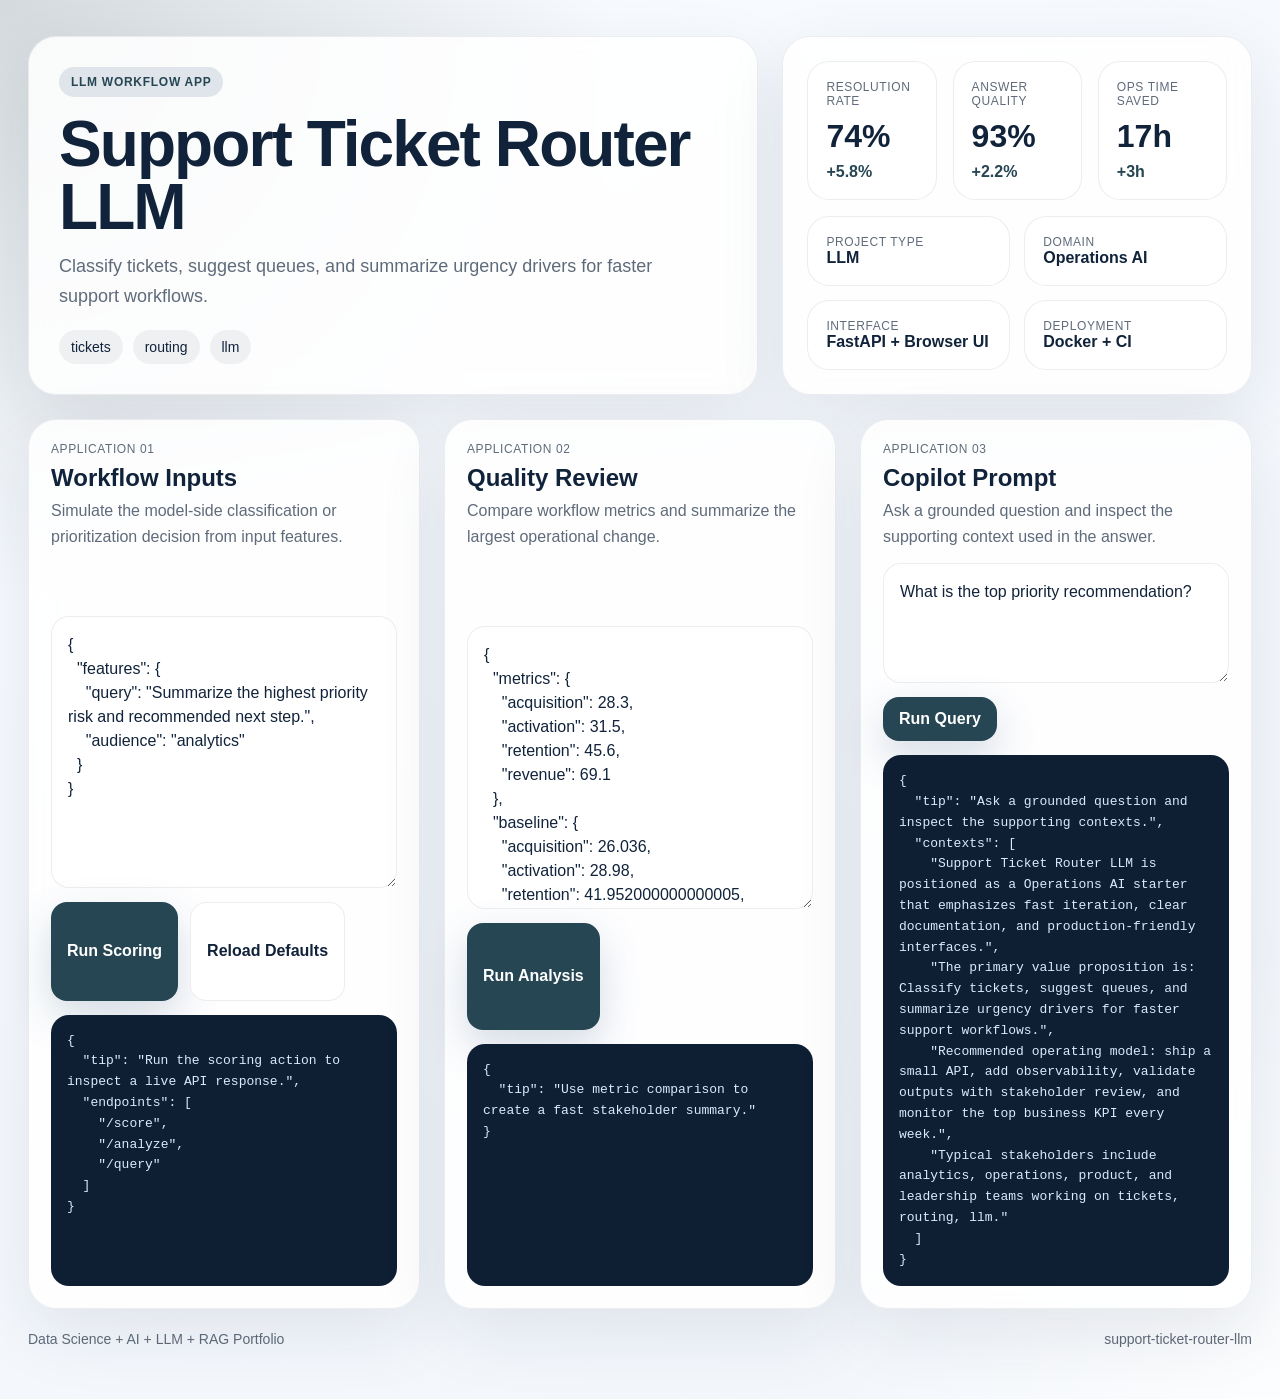
==== src/app/web/index.html @ 815323df "Publish production-ready portfolio project" ====
<!doctype html>
        <html lang="en">
        <head>
          <meta charset="utf-8">
          <meta name="viewport" content="width=device-width, initial-scale=1">
          <title>Support Ticket Router LLM</title>
          <link rel="stylesheet" href="./styles.css">
          <style>:root { --accent: #264653; }</style>
        </head>
        <body>
          <div class="page">
            <section class="hero">
              <div class="panel hero-copy">
                <span class="eyebrow">LLM Workflow App</span>
                <h1 id="project-title">Support Ticket Router LLM</h1>
                <p id="project-summary" class="lead">Classify tickets, suggest queues, and summarize urgency drivers for faster support workflows.</p>
                <ul id="project-tags" class="tag-list">
                  <li>tickets</li><li>routing</li><li>llm</li>
                </ul>
              </div>
              <div class="panel hero-side">
                <div class="metric-grid">
                  <article class='card'><span>Resolution Rate</span><strong>74%</strong><em>+5.8%</em></article>
<article class='card'><span>Answer Quality</span><strong>93%</strong><em>+2.2%</em></article>
<article class='card'><span>Ops Time Saved</span><strong>17h</strong><em>+3h</em></article>
                </div>
                <div class="mini-grid">
                  <article class='mini-card'><span>Project Type</span><strong>LLM</strong></article><article class='mini-card'><span>Domain</span><strong>Operations AI</strong></article><article class='mini-card'><span>Interface</span><strong>FastAPI + Browser UI</strong></article><article class='mini-card'><span>Deployment</span><strong>Docker + CI</strong></article>
                </div>
              </div>
            </section>
            <section class="app-grid">
              <article class="panel module">
                <div class="module-header">
                  <span>Application 01</span>
                  <h2>Workflow Inputs</h2>
                  <p>Simulate the model-side classification or prioritization decision from input features.</p>
                </div>
                <textarea id="score-input"></textarea>
                <div class="button-row">
                  <button id="run-score">Run Scoring</button>
                  <button id="load-defaults" class="secondary" type="button">Reload Defaults</button>
                </div>
                <pre id="score-output"></pre>
              </article>
              <article class="panel module">
                <div class="module-header">
                  <span>Application 02</span>
                  <h2>Quality Review</h2>
                  <p>Compare workflow metrics and summarize the largest operational change.</p>
                </div>
                <textarea id="analyze-input"></textarea>
                <div class="button-row">
                  <button id="run-analyze">Run Analysis</button>
                </div>
                <pre id="analyze-output"></pre>
              </article>
              <article class="panel module">
                <div class="module-header">
                  <span>Application 03</span>
                  <h2>Copilot Prompt</h2>
                  <p>Ask a grounded question and inspect the supporting context used in the answer.</p>
                </div>
                <textarea id="query-input" class="query-input"></textarea>
                <div class="button-row">
                  <button id="run-query">Run Query</button>
                </div>
                <pre id="query-output"></pre>
              </article>
            </section>
            <footer class="footer">
              <span>Data Science + AI + LLM + RAG Portfolio</span>
              <span>support-ticket-router-llm</span>
            </footer>
          </div>
          <script id="bootstrap-data" type="application/json">{"project": {"slug": "support-ticket-router-llm", "title": "Support Ticket Router LLM", "project_type": "llm", "domain": "Operations AI", "summary": "Classify tickets, suggest queues, and summarize urgency drivers for faster support workflows.", "tags": ["tickets", "routing", "llm"]}, "sample_features": {"query": "Summarize the highest priority risk and recommended next step.", "audience": "analytics"}, "sample_metrics": {"acquisition": 28.3, "activation": 31.5, "retention": 45.6, "revenue": 69.1}, "sample_query": "What is the top priority recommendation?", "knowledge_base": ["Support Ticket Router LLM is positioned as a Operations AI starter that emphasizes fast iteration, clear documentation, and production-friendly interfaces.", "The primary value proposition is: Classify tickets, suggest queues, and summarize urgency drivers for faster support workflows.", "Recommended operating model: ship a small API, add observability, validate outputs with stakeholder review, and monitor the top business KPI every week.", "Typical stakeholders include analytics, operations, product, and leadership teams working on tickets, routing, llm."], "dashboard_metrics": [{"label": "Resolution Rate", "value": "74%", "delta": "+5.8%"}, {"label": "Answer Quality", "value": "93%", "delta": "+2.2%"}, {"label": "Ops Time Saved", "value": "17h", "delta": "+3h"}]}</script>
          <script src="./app.js"></script>
        </body>
        </html>
---- src/app/web/styles.css ----
:root {
  --accent: #3d5a80;
  --accent-soft: rgba(61, 90, 128, 0.14);
  --bg: #f2f6fb;
  --card: rgba(255, 255, 255, 0.86);
  --line: rgba(16, 32, 51, 0.08);
  --ink: #11233a;
  --muted: #5f6b7a;
  --success: #2a9d8f;
}
* { box-sizing: border-box; }
html, body { margin: 0; min-height: 100%; }
body {
  font-family: "Avenir Next", "Segoe UI", sans-serif;
  color: var(--ink);
  background:
    radial-gradient(circle at top left, color-mix(in srgb, var(--accent) 20%, white), transparent 32%),
    radial-gradient(circle at bottom right, rgba(255,255,255,0.82), transparent 24%),
    linear-gradient(145deg, #f8fbff, var(--bg));
}
.page {
  max-width: 1320px;
  margin: 0 auto;
  padding: 36px 28px 52px;
}
.hero {
  display: grid;
  grid-template-columns: 1.4fr 0.9fr;
  gap: 24px;
  margin-bottom: 24px;
}
.panel {
  background: var(--card);
  border: 1px solid var(--line);
  border-radius: 28px;
  box-shadow: 0 24px 70px rgba(17, 35, 58, 0.09);
  backdrop-filter: blur(16px);
}
.hero-copy {
  padding: 30px;
}
.eyebrow {
  display: inline-flex;
  align-items: center;
  gap: 8px;
  padding: 8px 12px;
  background: var(--accent-soft);
  color: var(--accent);
  border-radius: 999px;
  text-transform: uppercase;
  letter-spacing: 0.06em;
  font-size: 12px;
  font-weight: 700;
}
h1 {
  margin: 16px 0 14px;
  font-size: clamp(2.2rem, 5vw, 4rem);
  line-height: 0.98;
  letter-spacing: -0.03em;
}
.lead {
  font-size: 18px;
  line-height: 1.65;
  color: var(--muted);
  max-width: 60ch;
  margin: 0;
}
.tag-list {
  display: flex;
  flex-wrap: wrap;
  gap: 10px;
  list-style: none;
  margin: 18px 0 0;
  padding: 0;
}
.tag-list li {
  padding: 9px 12px;
  border-radius: 999px;
  background: rgba(17, 35, 58, 0.06);
  color: var(--ink);
  font-size: 14px;
}
.hero-side {
  padding: 24px;
  display: grid;
  gap: 16px;
  align-content: space-between;
}
.metric-grid {
  display: grid;
  grid-template-columns: repeat(3, minmax(0, 1fr));
  gap: 16px;
}
.metric-card,
.mini-card,
.card {
  background: white;
  border: 1px solid var(--line);
  border-radius: 22px;
  padding: 18px;
}
.metric-card span,
.card span,
.mini-card span,
.module-header span {
  display: block;
  color: var(--muted);
  text-transform: uppercase;
  letter-spacing: 0.05em;
  font-size: 12px;
}
.metric-card strong,
.card strong {
  display: block;
  font-size: 32px;
  margin-top: 10px;
}
.metric-card em,
.card em {
  display: inline-block;
  margin-top: 8px;
  font-style: normal;
  color: var(--accent);
  font-weight: 700;
}
.mini-grid {
  display: grid;
  grid-template-columns: repeat(2, minmax(0, 1fr));
  gap: 14px;
}
.app-grid {
  display: grid;
  grid-template-columns: repeat(3, minmax(0, 1fr));
  gap: 24px;
}
.module {
  padding: 22px;
  display: grid;
  gap: 14px;
}
.module-header h2 {
  margin: 8px 0 6px;
  font-size: 24px;
}
.module-header p {
  margin: 0;
  color: var(--muted);
  line-height: 1.6;
}
textarea, input, button {
  font: inherit;
}
textarea {
  width: 100%;
  min-height: 220px;
  resize: vertical;
  border: 1px solid var(--line);
  border-radius: 18px;
  padding: 16px;
  background: rgba(255,255,255,0.92);
  color: var(--ink);
  line-height: 1.5;
}
.query-input {
  min-height: 120px;
}
button {
  border: 0;
  border-radius: 16px;
  background: var(--accent);
  color: white;
  padding: 13px 16px;
  font-weight: 700;
  cursor: pointer;
  box-shadow: 0 16px 40px rgba(61, 90, 128, 0.22);
}
button.secondary {
  background: white;
  color: var(--ink);
  border: 1px solid var(--line);
  box-shadow: none;
}
.button-row {
  display: flex;
  gap: 12px;
  flex-wrap: wrap;
}
pre {
  margin: 0;
  white-space: pre-wrap;
  word-break: break-word;
  background: #0e1f34;
  color: #dce8ff;
  border-radius: 18px;
  padding: 16px;
  min-height: 180px;
  font-size: 13px;
  line-height: 1.6;
  overflow: auto;
}
.footer {
  display: flex;
  justify-content: space-between;
  margin-top: 22px;
  color: var(--muted);
  font-size: 14px;
}
@media (max-width: 1080px) {
  .hero, .app-grid { grid-template-columns: 1fr; }
  .metric-grid { grid-template-columns: 1fr; }
}
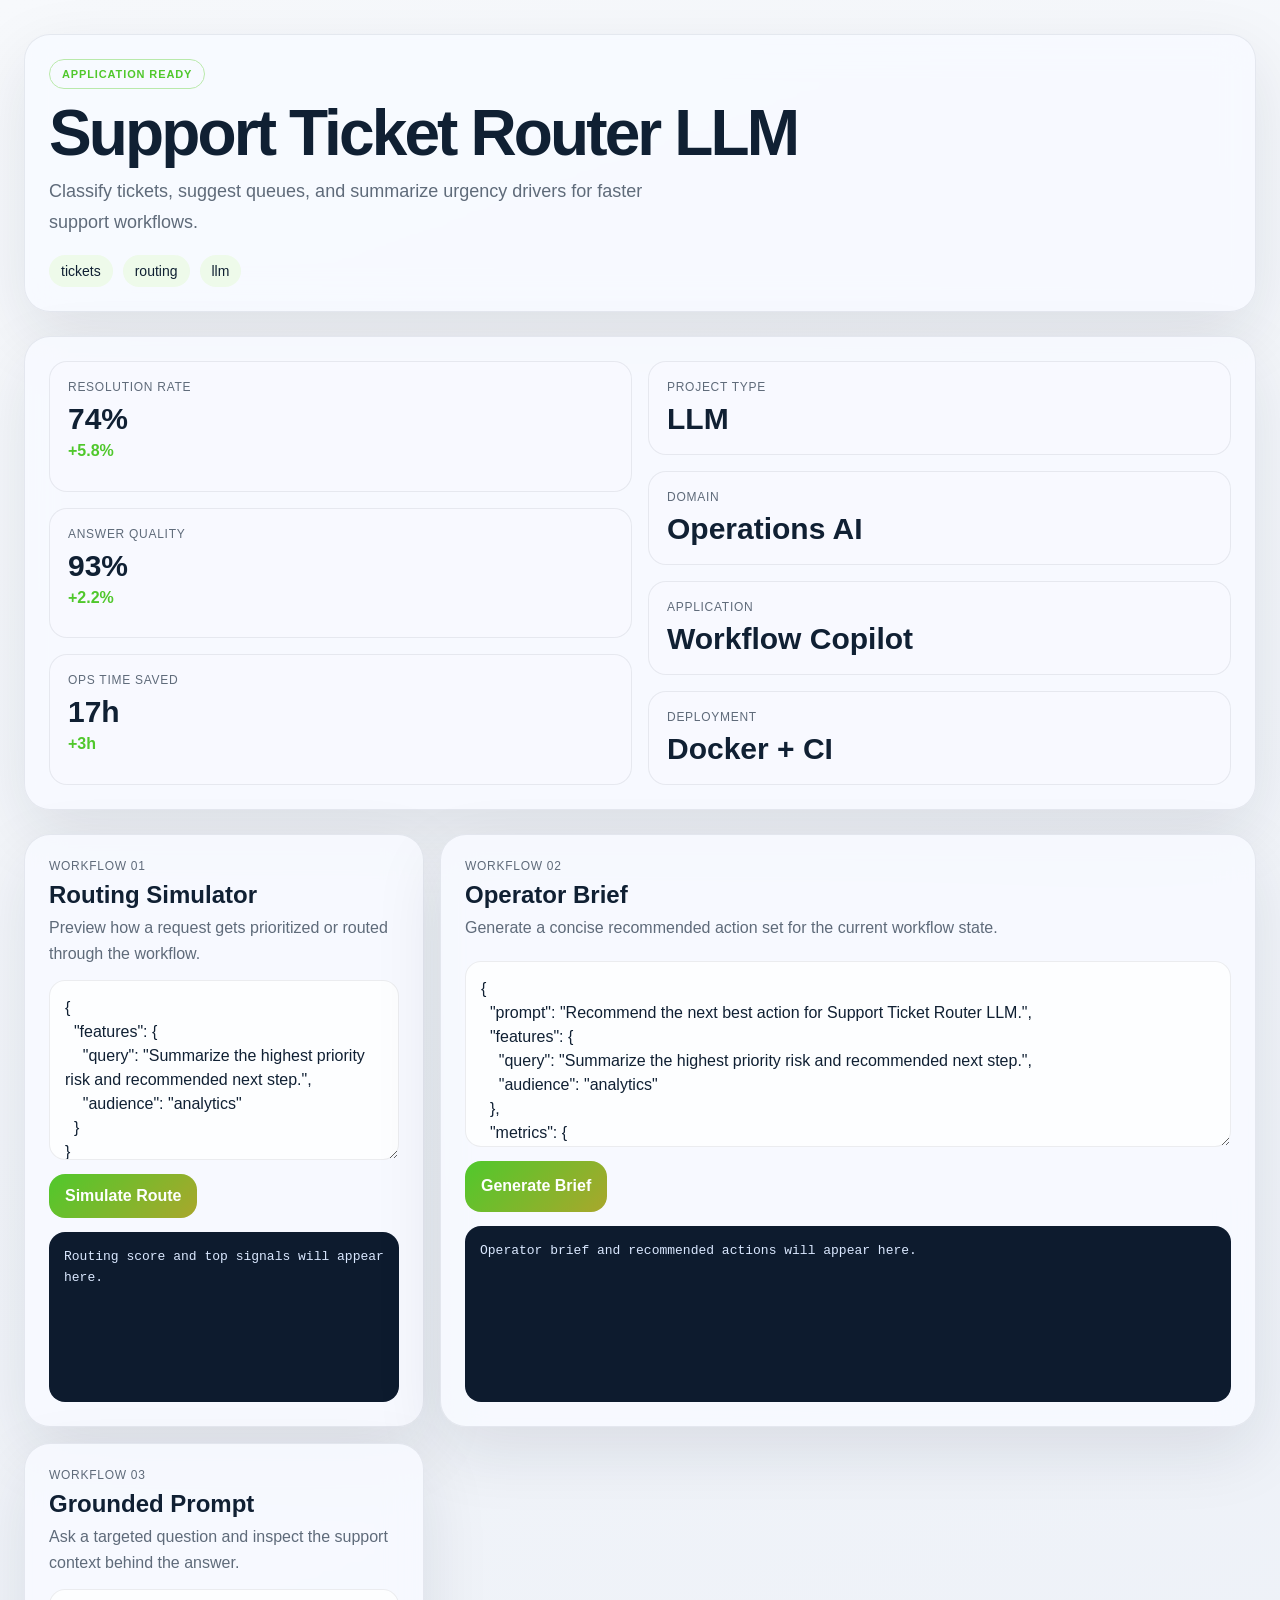
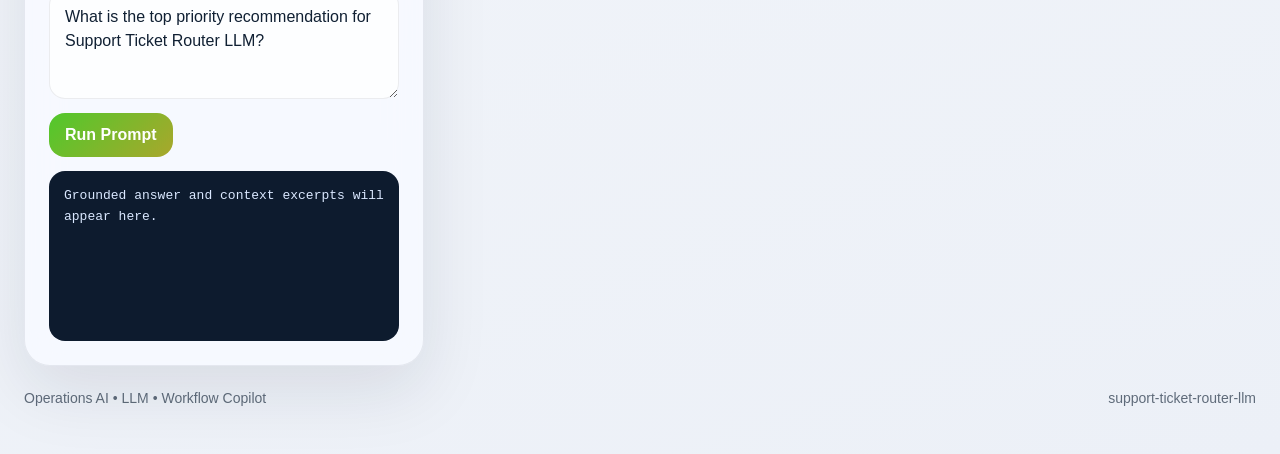
==== commit abfa32b8: "Publish production-ready portfolio project" ====
--- a/src/app/web/index.html
+++ b/src/app/web/index.html
@@ -6,13 +6,12 @@
           <meta name="viewport" content="width=device-width, initial-scale=1">
           <title>Support Ticket Router LLM</title>
           <link rel="stylesheet" href="./styles.css">
-          <style>:root { --accent: #264653; }</style>
         </head>
-        <body>
-          <div class="page">
+        <body class="surface-slate">
+          <div class="page layout-stack eyebrow-outline headline-normal modules-3 hero-align-left">
             <section class="hero">
               <div class="panel hero-copy">
-                <span class="eyebrow">LLM Workflow App</span>
+                <span class="eyebrow" data-health>Workflow Copilot</span>
                 <h1 id="project-title">Support Ticket Router LLM</h1>
                 <p id="project-summary" class="lead">Classify tickets, suggest queues, and summarize urgency drivers for faster support workflows.</p>
                 <ul id="project-tags" class="tag-list">
@@ -26,55 +25,71 @@
 <article class='card'><span>Ops Time Saved</span><strong>17h</strong><em>+3h</em></article>
                 </div>
                 <div class="mini-grid">
-                  <article class='mini-card'><span>Project Type</span><strong>LLM</strong></article><article class='mini-card'><span>Domain</span><strong>Operations AI</strong></article><article class='mini-card'><span>Interface</span><strong>FastAPI + Browser UI</strong></article><article class='mini-card'><span>Deployment</span><strong>Docker + CI</strong></article>
+                  <article class='mini-card'><span>Project Type</span><strong>LLM</strong></article><article class='mini-card'><span>Domain</span><strong>Operations AI</strong></article><article class='mini-card'><span>Application</span><strong>Workflow Copilot</strong></article><article class='mini-card'><span>Deployment</span><strong>Docker + CI</strong></article>
                 </div>
               </div>
             </section>
             <section class="app-grid">
-              <article class="panel module">
-                <div class="module-header">
-                  <span>Application 01</span>
-                  <h2>Workflow Inputs</h2>
-                  <p>Simulate the model-side classification or prioritization decision from input features.</p>
-                </div>
-                <textarea id="score-input"></textarea>
-                <div class="button-row">
-                  <button id="run-score">Run Scoring</button>
-                  <button id="load-defaults" class="secondary" type="button">Reload Defaults</button>
-                </div>
-                <pre id="score-output"></pre>
-              </article>
-              <article class="panel module">
-                <div class="module-header">
-                  <span>Application 02</span>
-                  <h2>Quality Review</h2>
-                  <p>Compare workflow metrics and summarize the largest operational change.</p>
-                </div>
-                <textarea id="analyze-input"></textarea>
-                <div class="button-row">
-                  <button id="run-analyze">Run Analysis</button>
-                </div>
-                <pre id="analyze-output"></pre>
-              </article>
-              <article class="panel module">
-                <div class="module-header">
-                  <span>Application 03</span>
-                  <h2>Copilot Prompt</h2>
-                  <p>Ask a grounded question and inspect the supporting context used in the answer.</p>
-                </div>
-                <textarea id="query-input" class="query-input"></textarea>
-                <div class="button-row">
-                  <button id="run-query">Run Query</button>
-                </div>
-                <pre id="query-output"></pre>
-              </article>
+              <article class="panel module js-module span-normal">
+          <div class="module-header">
+            <span>Workflow 01</span>
+            <h2>Routing Simulator</h2>
+            <p>Preview how a request gets prioritized or routed through the workflow.</p>
+          </div>
+          <textarea class="js-input">{
+  &quot;features&quot;: {
+    &quot;query&quot;: &quot;Summarize the highest priority risk and recommended next step.&quot;,
+    &quot;audience&quot;: &quot;analytics&quot;
+  }
+}</textarea>
+          <div class="button-row">
+            <button class="js-run" data-endpoint="/score" data-input-mode="json">Simulate Route</button>
+          </div>
+          <pre class="js-output">Routing score and top signals will appear here.</pre>
+        </article>
+<article class="panel module js-module span-wide">
+          <div class="module-header">
+            <span>Workflow 02</span>
+            <h2>Operator Brief</h2>
+            <p>Generate a concise recommended action set for the current workflow state.</p>
+          </div>
+          <textarea class="js-input">{
+  &quot;prompt&quot;: &quot;Recommend the next best action for Support Ticket Router LLM.&quot;,
+  &quot;features&quot;: {
+    &quot;query&quot;: &quot;Summarize the highest priority risk and recommended next step.&quot;,
+    &quot;audience&quot;: &quot;analytics&quot;
+  },
+  &quot;metrics&quot;: {
+    &quot;acquisition&quot;: 28.3,
+    &quot;activation&quot;: 31.5,
+    &quot;retention&quot;: 45.6,
+    &quot;revenue&quot;: 69.1
+  }
+}</textarea>
+          <div class="button-row">
+            <button class="js-run" data-endpoint="/recommend" data-input-mode="json">Generate Brief</button>
+          </div>
+          <pre class="js-output">Operator brief and recommended actions will appear here.</pre>
+        </article>
+<article class="panel module js-module span-normal">
+  <div class="module-header">
+    <span>Workflow 03</span>
+    <h2>Grounded Prompt</h2>
+    <p>Ask a targeted question and inspect the support context behind the answer.</p>
+  </div>
+  <textarea class="js-input module-input-text">What is the top priority recommendation for Support Ticket Router LLM?</textarea>
+  <div class="button-row">
+    <button class="js-run" data-endpoint="/query" data-input-mode="text">Run Prompt</button>
+  </div>
+  <pre class="js-output">Grounded answer and context excerpts will appear here.</pre>
+</article>
             </section>
             <footer class="footer">
-              <span>Data Science + AI + LLM + RAG Portfolio</span>
+              <span>Operations AI • LLM • Workflow Copilot</span>
               <span>support-ticket-router-llm</span>
             </footer>
           </div>
-          <script id="bootstrap-data" type="application/json">{"project": {"slug": "support-ticket-router-llm", "title": "Support Ticket Router LLM", "project_type": "llm", "domain": "Operations AI", "summary": "Classify tickets, suggest queues, and summarize urgency drivers for faster support workflows.", "tags": ["tickets", "routing", "llm"]}, "sample_features": {"query": "Summarize the highest priority risk and recommended next step.", "audience": "analytics"}, "sample_metrics": {"acquisition": 28.3, "activation": 31.5, "retention": 45.6, "revenue": 69.1}, "sample_query": "What is the top priority recommendation?", "knowledge_base": ["Support Ticket Router LLM is positioned as a Operations AI starter that emphasizes fast iteration, clear documentation, and production-friendly interfaces.", "The primary value proposition is: Classify tickets, suggest queues, and summarize urgency drivers for faster support workflows.", "Recommended operating model: ship a small API, add observability, validate outputs with stakeholder review, and monitor the top business KPI every week.", "Typical stakeholders include analytics, operations, product, and leadership teams working on tickets, routing, llm."], "dashboard_metrics": [{"label": "Resolution Rate", "value": "74%", "delta": "+5.8%"}, {"label": "Answer Quality", "value": "93%", "delta": "+2.2%"}, {"label": "Ops Time Saved", "value": "17h", "delta": "+3h"}]}</script>
+          <script id="bootstrap-data" type="application/json">{"project": {"slug": "support-ticket-router-llm", "title": "Support Ticket Router LLM", "project_type": "llm", "domain": "Operations AI", "summary": "Classify tickets, suggest queues, and summarize urgency drivers for faster support workflows.", "tags": ["tickets", "routing", "llm"]}, "app_archetype": "copilot", "ui_profile": {"layout": "stack", "surface": "slate", "font_stack": "\"Plus Jakarta Sans\", \"Segoe UI\", sans-serif", "radius": 26, "shadow": 68, "eyebrow_style": "outline", "module_columns": 3, "hero_align": "left", "headline_mode": "normal"}, "app_modules": [{"label": "Workflow 01", "title": "Routing Simulator", "description": "Preview how a request gets prioritized or routed through the workflow.", "endpoint": "/score", "input_mode": "json", "cta": "Simulate Route", "prefill": "{\n  \"features\": {\n    \"query\": \"Summarize the highest priority risk and recommended next step.\",\n    \"audience\": \"analytics\"\n  }\n}", "hint": "Routing score and top signals will appear here.", "span": "normal"}, {"label": "Workflow 02", "title": "Operator Brief", "description": "Generate a concise recommended action set for the current workflow state.", "endpoint": "/recommend", "input_mode": "json", "cta": "Generate Brief", "prefill": "{\n  \"prompt\": \"Recommend the next best action for Support Ticket Router LLM.\",\n  \"features\": {\n    \"query\": \"Summarize the highest priority risk and recommended next step.\",\n    \"audience\": \"analytics\"\n  },\n  \"metrics\": {\n    \"acquisition\": 28.3,\n    \"activation\": 31.5,\n    \"retention\": 45.6,\n    \"revenue\": 69.1\n  }\n}", "hint": "Operator brief and recommended actions will appear here.", "span": "wide"}, {"label": "Workflow 03", "title": "Grounded Prompt", "description": "Ask a targeted question and inspect the support context behind the answer.", "endpoint": "/query", "input_mode": "text", "cta": "Run Prompt", "prefill": "What is the top priority recommendation for Support Ticket Router LLM?", "hint": "Grounded answer and context excerpts will appear here.", "span": "normal"}], "sample_features": {"query": "Summarize the highest priority risk and recommended next step.", "audience": "analytics"}, "sample_metrics": {"acquisition": 28.3, "activation": 31.5, "retention": 45.6, "revenue": 69.1}, "knowledge_base": ["Support Ticket Router LLM is positioned as a Operations AI starter that emphasizes fast iteration, clear documentation, and production-friendly interfaces.", "The primary value proposition is: Classify tickets, suggest queues, and summarize urgency drivers for faster support workflows.", "Recommended operating model: ship a small API, add observability, validate outputs with stakeholder review, and monitor the top business KPI every week.", "Typical stakeholders include analytics, operations, product, and leadership teams working on tickets, routing, llm."], "dashboard_metrics": [{"label": "Resolution Rate", "value": "74%", "delta": "+5.8%"}, {"label": "Answer Quality", "value": "93%", "delta": "+2.2%"}, {"label": "Ops Time Saved", "value": "17h", "delta": "+3h"}]}</script>
           <script src="./app.js"></script>
         </body>
         </html>
--- a/src/app/web/styles.css
+++ b/src/app/web/styles.css
@@ -1,141 +1,185 @@
 
 :root {
-  --accent: #3d5a80;
-  --accent-soft: rgba(61, 90, 128, 0.14);
-  --bg: #f2f6fb;
+  --accent: #50c82c;
+  --accent-2: #a9a72c;
+  --accent-soft: color-mix(in srgb, var(--accent) 18%, white);
+  --radius: 26px;
+  --shadow-size: 68px;
+  --font-stack: "Plus Jakarta Sans", "Segoe UI", sans-serif;
+  --bg: #f4f7fb;
   --card: rgba(255, 255, 255, 0.86);
   --line: rgba(16, 32, 51, 0.08);
-  --ink: #11233a;
+  --ink: #102033;
   --muted: #5f6b7a;
-  --success: #2a9d8f;
+  --output-bg: #0d1b2e;
+  --output-ink: #dae8ff;
 }
 * { box-sizing: border-box; }
 html, body { margin: 0; min-height: 100%; }
 body {
-  font-family: "Avenir Next", "Segoe UI", sans-serif;
+  font-family: var(--font-stack);
   color: var(--ink);
-  background:
-    radial-gradient(circle at top left, color-mix(in srgb, var(--accent) 20%, white), transparent 32%),
-    radial-gradient(circle at bottom right, rgba(255,255,255,0.82), transparent 24%),
-    linear-gradient(145deg, #f8fbff, var(--bg));
+  background: linear-gradient(145deg, #f8fbff, var(--bg));
+}
+body.surface-mist {
+  --bg: #eef4fb;
+  background:
+    radial-gradient(circle at top left, color-mix(in srgb, var(--accent) 18%, white), transparent 34%),
+    linear-gradient(145deg, #fbfdff, var(--bg));
+}
+body.surface-aurora {
+  --bg: #edf1ff;
+  background:
+    radial-gradient(circle at 0% 0%, color-mix(in srgb, var(--accent) 22%, white), transparent 38%),
+    radial-gradient(circle at 100% 100%, color-mix(in srgb, var(--accent-2) 20%, white), transparent 28%),
+    linear-gradient(135deg, #f7f8ff, var(--bg));
+}
+body.surface-sand {
+  --bg: #f5efe8;
+  --card: rgba(255, 251, 246, 0.9);
+  background:
+    linear-gradient(135deg, rgba(255,255,255,0.82), rgba(245, 239, 232, 0.98)),
+    radial-gradient(circle at top right, color-mix(in srgb, var(--accent) 16%, white), transparent 32%);
+}
+body.surface-slate {
+  --bg: #ecf0f7;
+  --card: rgba(248, 250, 255, 0.88);
+  background:
+    linear-gradient(160deg, #f7f9fc, var(--bg)),
+    radial-gradient(circle at bottom left, color-mix(in srgb, var(--accent-2) 16%, white), transparent 34%);
+}
+body.surface-paper {
+  --bg: #f8f8f4;
+  --card: rgba(255,255,255,0.93);
+  background:
+    linear-gradient(180deg, #fffefb, var(--bg));
+}
+body.surface-ink {
+  --bg: #0f1726;
+  --card: rgba(15, 23, 38, 0.88);
+  --line: rgba(226, 238, 255, 0.1);
+  --ink: #f5f8ff;
+  --muted: #b4c0cf;
+  --output-bg: rgba(255,255,255,0.06);
+  --output-ink: #f5f8ff;
+  background:
+    radial-gradient(circle at top left, color-mix(in srgb, var(--accent) 28%, transparent), transparent 42%),
+    linear-gradient(145deg, #09111d, var(--bg));
 }
 .page {
-  max-width: 1320px;
+  max-width: 1360px;
   margin: 0 auto;
-  padding: 36px 28px 52px;
-}
-.hero {
-  display: grid;
-  grid-template-columns: 1.4fr 0.9fr;
+  padding: 34px 24px 48px;
+  display: grid;
   gap: 24px;
-  margin-bottom: 24px;
 }
 .panel {
   background: var(--card);
   border: 1px solid var(--line);
-  border-radius: 28px;
-  box-shadow: 0 24px 70px rgba(17, 35, 58, 0.09);
-  backdrop-filter: blur(16px);
-}
-.hero-copy {
-  padding: 30px;
+  border-radius: var(--radius);
+  box-shadow: 0 24px var(--shadow-size) rgba(16, 32, 51, 0.1);
+  backdrop-filter: blur(18px);
+}
+.hero {
+  display: grid;
+  gap: 24px;
+}
+.hero-copy,
+.hero-side,
+.module {
+  padding: 24px;
 }
 .eyebrow {
   display: inline-flex;
   align-items: center;
   gap: 8px;
   padding: 8px 12px;
+  border-radius: 999px;
   background: var(--accent-soft);
   color: var(--accent);
-  border-radius: 999px;
   text-transform: uppercase;
-  letter-spacing: 0.06em;
-  font-size: 12px;
-  font-weight: 700;
+  letter-spacing: 0.08em;
+  font-size: 11px;
+  font-weight: 800;
+}
+.page.eyebrow-outline .eyebrow {
+  background: transparent;
+  border: 1px solid color-mix(in srgb, var(--accent) 40%, white);
+}
+.page.eyebrow-soft .eyebrow {
+  background: color-mix(in srgb, var(--accent) 12%, white);
+  color: color-mix(in srgb, var(--accent) 82%, black);
 }
 h1 {
-  margin: 16px 0 14px;
-  font-size: clamp(2.2rem, 5vw, 4rem);
-  line-height: 0.98;
-  letter-spacing: -0.03em;
-}
+  margin: 14px 0 12px;
+  font-size: clamp(2.2rem, 5vw, 4.4rem);
+  line-height: 0.96;
+  letter-spacing: -0.045em;
+}
+.page.headline-compact h1 { max-width: 10ch; }
+.page.headline-tall h1 { line-height: 1.03; font-size: clamp(2.4rem, 5vw, 4.8rem); }
 .lead {
+  margin: 0;
   font-size: 18px;
-  line-height: 1.65;
+  line-height: 1.68;
   color: var(--muted);
-  max-width: 60ch;
-  margin: 0;
+  max-width: 62ch;
 }
 .tag-list {
+  list-style: none;
   display: flex;
   flex-wrap: wrap;
   gap: 10px;
-  list-style: none;
   margin: 18px 0 0;
   padding: 0;
 }
 .tag-list li {
-  padding: 9px 12px;
+  padding: 8px 12px;
   border-radius: 999px;
-  background: rgba(17, 35, 58, 0.06);
+  background: color-mix(in srgb, var(--accent) 10%, white);
   color: var(--ink);
   font-size: 14px;
 }
 .hero-side {
-  padding: 24px;
   display: grid;
   gap: 16px;
-  align-content: space-between;
-}
-.metric-grid {
-  display: grid;
-  grid-template-columns: repeat(3, minmax(0, 1fr));
+}
+.metric-grid,
+.mini-grid,
+.app-grid {
+  display: grid;
   gap: 16px;
 }
-.metric-card,
-.mini-card,
-.card {
-  background: white;
+.card,
+.mini-card {
+  background: color-mix(in srgb, var(--card) 92%, white);
   border: 1px solid var(--line);
-  border-radius: 22px;
+  border-radius: calc(var(--radius) - 8px);
   padding: 18px;
 }
-.metric-card span,
 .card span,
 .mini-card span,
 .module-header span {
   display: block;
   color: var(--muted);
   text-transform: uppercase;
-  letter-spacing: 0.05em;
+  letter-spacing: 0.06em;
   font-size: 12px;
 }
-.metric-card strong,
-.card strong {
+.card strong,
+.mini-card strong {
   display: block;
-  font-size: 32px;
-  margin-top: 10px;
-}
-.metric-card em,
+  margin-top: 8px;
+  font-size: 30px;
+}
 .card em {
   display: inline-block;
-  margin-top: 8px;
+  margin-top: 6px;
   font-style: normal;
   color: var(--accent);
   font-weight: 700;
 }
-.mini-grid {
-  display: grid;
-  grid-template-columns: repeat(2, minmax(0, 1fr));
-  gap: 14px;
-}
-.app-grid {
-  display: grid;
-  grid-template-columns: repeat(3, minmax(0, 1fr));
-  gap: 24px;
-}
 .module {
-  padding: 22px;
   display: grid;
   gap: 14px;
 }
@@ -148,65 +192,157 @@
   color: var(--muted);
   line-height: 1.6;
 }
-textarea, input, button {
+textarea,
+button {
   font: inherit;
 }
 textarea {
   width: 100%;
-  min-height: 220px;
+  min-height: 180px;
   resize: vertical;
   border: 1px solid var(--line);
-  border-radius: 18px;
-  padding: 16px;
-  background: rgba(255,255,255,0.92);
+  border-radius: calc(var(--radius) - 10px);
+  padding: 15px;
+  background: rgba(255,255,255,0.82);
   color: var(--ink);
   line-height: 1.5;
 }
-.query-input {
-  min-height: 120px;
+body.surface-ink textarea {
+  background: rgba(255,255,255,0.05);
+}
+.module-input-text {
+  min-height: 110px;
+}
+.button-row {
+  display: flex;
+  flex-wrap: wrap;
+  gap: 10px;
 }
 button {
   border: 0;
   border-radius: 16px;
-  background: var(--accent);
+  background: linear-gradient(135deg, var(--accent), var(--accent-2));
   color: white;
   padding: 13px 16px;
   font-weight: 700;
   cursor: pointer;
-  box-shadow: 0 16px 40px rgba(61, 90, 128, 0.22);
-}
-button.secondary {
-  background: white;
-  color: var(--ink);
-  border: 1px solid var(--line);
-  box-shadow: none;
-}
-.button-row {
-  display: flex;
-  gap: 12px;
-  flex-wrap: wrap;
 }
 pre {
   margin: 0;
   white-space: pre-wrap;
   word-break: break-word;
-  background: #0e1f34;
-  color: #dce8ff;
-  border-radius: 18px;
-  padding: 16px;
-  min-height: 180px;
+  background: var(--output-bg);
+  color: var(--output-ink);
+  border-radius: calc(var(--radius) - 10px);
+  padding: 15px;
+  min-height: 170px;
+  line-height: 1.58;
   font-size: 13px;
-  line-height: 1.6;
   overflow: auto;
 }
 .footer {
   display: flex;
   justify-content: space-between;
-  margin-top: 22px;
   color: var(--muted);
   font-size: 14px;
 }
-@media (max-width: 1080px) {
-  .hero, .app-grid { grid-template-columns: 1fr; }
-  .metric-grid { grid-template-columns: 1fr; }
-}
+.page.layout-horizon .hero {
+  grid-template-columns: 1.45fr 1fr;
+  align-items: stretch;
+}
+.page.layout-horizon.modules-2 .app-grid,
+.page.layout-horizon.modules-3 .app-grid {
+  grid-template-columns: repeat(3, minmax(0, 1fr));
+}
+.page.layout-rail .hero {
+  grid-template-columns: 0.92fr 1.08fr;
+}
+.page.layout-rail .hero-copy {
+  padding-top: 34px;
+}
+.page.layout-rail .app-grid {
+  grid-template-columns: repeat(2, minmax(0, 1fr));
+}
+.page.layout-folio .hero {
+  grid-template-columns: 1fr;
+}
+.page.layout-folio .hero-copy {
+  text-align: center;
+}
+.page.layout-folio .lead {
+  margin-inline: auto;
+}
+.page.layout-folio .tag-list {
+  justify-content: center;
+}
+.page.layout-folio .metric-grid {
+  grid-template-columns: repeat(3, minmax(0, 1fr));
+}
+.page.layout-folio .mini-grid {
+  grid-template-columns: repeat(4, minmax(0, 1fr));
+}
+.page.layout-folio .app-grid {
+  grid-template-columns: repeat(2, minmax(0, 1fr));
+}
+.page.layout-board .hero {
+  grid-template-columns: 1fr;
+}
+.page.layout-board .hero-side {
+  grid-template-columns: 1.2fr 0.8fr;
+  align-items: start;
+}
+.page.layout-board .metric-grid {
+  grid-template-columns: repeat(3, minmax(0, 1fr));
+}
+.page.layout-board .app-grid {
+  grid-template-columns: repeat(4, minmax(0, 1fr));
+}
+.page.layout-stack .hero {
+  grid-template-columns: 1fr;
+}
+.page.layout-stack .hero-side {
+  grid-template-columns: repeat(2, minmax(0, 1fr));
+}
+.page.layout-stack .app-grid {
+  grid-template-columns: repeat(3, minmax(0, 1fr));
+}
+.page.layout-console .hero {
+  grid-template-columns: 1.1fr 0.9fr;
+}
+.page.layout-console .panel,
+.page.layout-console .card,
+.page.layout-console .mini-card {
+  border-radius: 18px;
+}
+.page.modules-2 .app-grid {
+  grid-template-columns: repeat(2, minmax(0, 1fr));
+}
+.module.span-wide {
+  grid-column: span 2;
+}
+.hero-align-center .hero-copy {
+  text-align: center;
+}
+.hero-align-center .lead,
+.hero-align-center .tag-list {
+  margin-inline: auto;
+  justify-content: center;
+}
+@media (max-width: 1120px) {
+  .page.layout-horizon .hero,
+  .page.layout-rail .hero,
+  .page.layout-console .hero,
+  .page.layout-board .hero-side,
+  .page.layout-folio .mini-grid,
+  .page.layout-stack .hero-side,
+  .page.modules-2 .app-grid,
+  .page.layout-board .app-grid,
+  .page.layout-stack .app-grid,
+  .page.layout-horizon.modules-3 .app-grid,
+  .page.layout-folio .app-grid {
+    grid-template-columns: 1fr;
+  }
+  .module.span-wide {
+    grid-column: auto;
+  }
+}
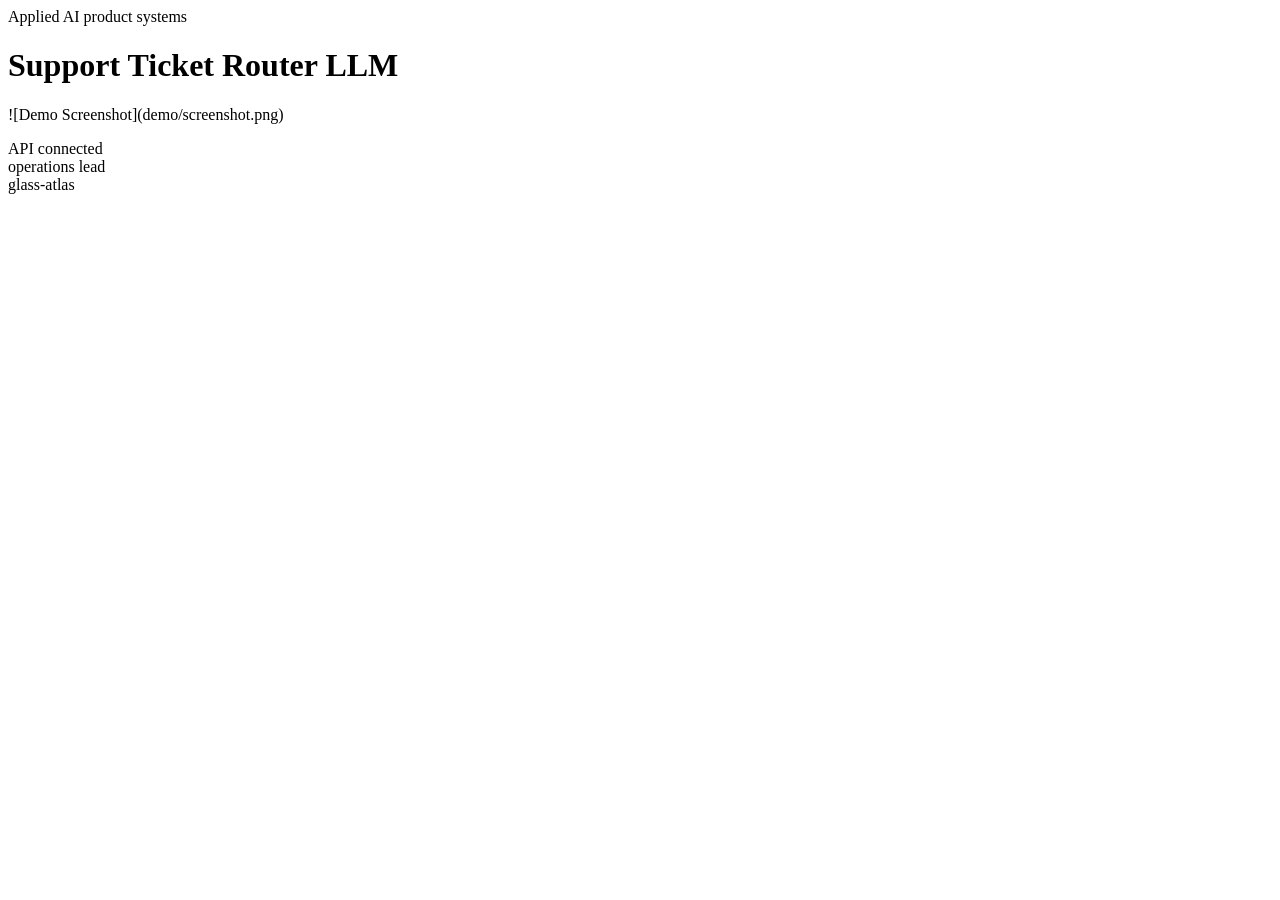
==== commit f00ec1e0: "Upgrade to production-grade app scaffold and 3D landing page" ====
--- a/src/app/web/index.html
+++ b/src/app/web/index.html
@@ -1,95 +1,29 @@
-
-        <!doctype html>
-        <html lang="en">
-        <head>
-          <meta charset="utf-8">
-          <meta name="viewport" content="width=device-width, initial-scale=1">
-          <title>Support Ticket Router LLM</title>
-          <link rel="stylesheet" href="./styles.css">
-        </head>
-        <body class="surface-slate">
-          <div class="page layout-stack eyebrow-outline headline-normal modules-3 hero-align-left">
-            <section class="hero">
-              <div class="panel hero-copy">
-                <span class="eyebrow" data-health>Workflow Copilot</span>
-                <h1 id="project-title">Support Ticket Router LLM</h1>
-                <p id="project-summary" class="lead">Classify tickets, suggest queues, and summarize urgency drivers for faster support workflows.</p>
-                <ul id="project-tags" class="tag-list">
-                  <li>tickets</li><li>routing</li><li>llm</li>
-                </ul>
-              </div>
-              <div class="panel hero-side">
-                <div class="metric-grid">
-                  <article class='card'><span>Resolution Rate</span><strong>74%</strong><em>+5.8%</em></article>
-<article class='card'><span>Answer Quality</span><strong>93%</strong><em>+2.2%</em></article>
-<article class='card'><span>Ops Time Saved</span><strong>17h</strong><em>+3h</em></article>
-                </div>
-                <div class="mini-grid">
-                  <article class='mini-card'><span>Project Type</span><strong>LLM</strong></article><article class='mini-card'><span>Domain</span><strong>Operations AI</strong></article><article class='mini-card'><span>Application</span><strong>Workflow Copilot</strong></article><article class='mini-card'><span>Deployment</span><strong>Docker + CI</strong></article>
-                </div>
-              </div>
-            </section>
-            <section class="app-grid">
-              <article class="panel module js-module span-normal">
-          <div class="module-header">
-            <span>Workflow 01</span>
-            <h2>Routing Simulator</h2>
-            <p>Preview how a request gets prioritized or routed through the workflow.</p>
-          </div>
-          <textarea class="js-input">{
-  &quot;features&quot;: {
-    &quot;query&quot;: &quot;Summarize the highest priority risk and recommended next step.&quot;,
-    &quot;audience&quot;: &quot;analytics&quot;
-  }
-}</textarea>
-          <div class="button-row">
-            <button class="js-run" data-endpoint="/score" data-input-mode="json">Simulate Route</button>
-          </div>
-          <pre class="js-output">Routing score and top signals will appear here.</pre>
-        </article>
-<article class="panel module js-module span-wide">
-          <div class="module-header">
-            <span>Workflow 02</span>
-            <h2>Operator Brief</h2>
-            <p>Generate a concise recommended action set for the current workflow state.</p>
-          </div>
-          <textarea class="js-input">{
-  &quot;prompt&quot;: &quot;Recommend the next best action for Support Ticket Router LLM.&quot;,
-  &quot;features&quot;: {
-    &quot;query&quot;: &quot;Summarize the highest priority risk and recommended next step.&quot;,
-    &quot;audience&quot;: &quot;analytics&quot;
-  },
-  &quot;metrics&quot;: {
-    &quot;acquisition&quot;: 28.3,
-    &quot;activation&quot;: 31.5,
-    &quot;retention&quot;: 45.6,
-    &quot;revenue&quot;: 69.1
-  }
-}</textarea>
-          <div class="button-row">
-            <button class="js-run" data-endpoint="/recommend" data-input-mode="json">Generate Brief</button>
-          </div>
-          <pre class="js-output">Operator brief and recommended actions will appear here.</pre>
-        </article>
-<article class="panel module js-module span-normal">
-  <div class="module-header">
-    <span>Workflow 03</span>
-    <h2>Grounded Prompt</h2>
-    <p>Ask a targeted question and inspect the support context behind the answer.</p>
+<!DOCTYPE html>
+<html lang="en">
+<head>
+  <meta charset="UTF-8" />
+  <meta name="viewport" content="width=device-width, initial-scale=1.0" />
+  <title>Support Ticket Router LLM App</title>
+  <link rel="stylesheet" href="/assets/styles.css" />
+</head>
+<body>
+  <div id="scene" class="app-scene">
+    <header class="shell hero">
+      <div>
+        <span class="eyebrow">Applied AI product systems</span>
+        <h1>Support Ticket Router LLM</h1>
+        <p>![Demo Screenshot](demo/screenshot.png)</p>
+      </div>
+      <aside class="status-card">
+        <div class="pill">API connected</div>
+        <div class="pill">operations lead</div>
+        <div class="pill">glass-atlas</div>
+      </aside>
+    </header>
+    <section id="metrics" class="grid metrics"></section>
+    <section id="signals" class="grid signals"></section>
   </div>
-  <textarea class="js-input module-input-text">What is the top priority recommendation for Support Ticket Router LLM?</textarea>
-  <div class="button-row">
-    <button class="js-run" data-endpoint="/query" data-input-mode="text">Run Prompt</button>
-  </div>
-  <pre class="js-output">Grounded answer and context excerpts will appear here.</pre>
-</article>
-            </section>
-            <footer class="footer">
-              <span>Operations AI • LLM • Workflow Copilot</span>
-              <span>support-ticket-router-llm</span>
-            </footer>
-          </div>
-          <script id="bootstrap-data" type="application/json">{"project": {"slug": "support-ticket-router-llm", "title": "Support Ticket Router LLM", "project_type": "llm", "domain": "Operations AI", "summary": "Classify tickets, suggest queues, and summarize urgency drivers for faster support workflows.", "tags": ["tickets", "routing", "llm"]}, "app_archetype": "copilot", "ui_profile": {"layout": "stack", "surface": "slate", "font_stack": "\"Plus Jakarta Sans\", \"Segoe UI\", sans-serif", "radius": 26, "shadow": 68, "eyebrow_style": "outline", "module_columns": 3, "hero_align": "left", "headline_mode": "normal"}, "app_modules": [{"label": "Workflow 01", "title": "Routing Simulator", "description": "Preview how a request gets prioritized or routed through the workflow.", "endpoint": "/score", "input_mode": "json", "cta": "Simulate Route", "prefill": "{\n  \"features\": {\n    \"query\": \"Summarize the highest priority risk and recommended next step.\",\n    \"audience\": \"analytics\"\n  }\n}", "hint": "Routing score and top signals will appear here.", "span": "normal"}, {"label": "Workflow 02", "title": "Operator Brief", "description": "Generate a concise recommended action set for the current workflow state.", "endpoint": "/recommend", "input_mode": "json", "cta": "Generate Brief", "prefill": "{\n  \"prompt\": \"Recommend the next best action for Support Ticket Router LLM.\",\n  \"features\": {\n    \"query\": \"Summarize the highest priority risk and recommended next step.\",\n    \"audience\": \"analytics\"\n  },\n  \"metrics\": {\n    \"acquisition\": 28.3,\n    \"activation\": 31.5,\n    \"retention\": 45.6,\n    \"revenue\": 69.1\n  }\n}", "hint": "Operator brief and recommended actions will appear here.", "span": "wide"}, {"label": "Workflow 03", "title": "Grounded Prompt", "description": "Ask a targeted question and inspect the support context behind the answer.", "endpoint": "/query", "input_mode": "text", "cta": "Run Prompt", "prefill": "What is the top priority recommendation for Support Ticket Router LLM?", "hint": "Grounded answer and context excerpts will appear here.", "span": "normal"}], "sample_features": {"query": "Summarize the highest priority risk and recommended next step.", "audience": "analytics"}, "sample_metrics": {"acquisition": 28.3, "activation": 31.5, "retention": 45.6, "revenue": 69.1}, "knowledge_base": ["Support Ticket Router LLM is positioned as a Operations AI starter that emphasizes fast iteration, clear documentation, and production-friendly interfaces.", "The primary value proposition is: Classify tickets, suggest queues, and summarize urgency drivers for faster support workflows.", "Recommended operating model: ship a small API, add observability, validate outputs with stakeholder review, and monitor the top business KPI every week.", "Typical stakeholders include analytics, operations, product, and leadership teams working on tickets, routing, llm."], "dashboard_metrics": [{"label": "Resolution Rate", "value": "74%", "delta": "+5.8%"}, {"label": "Answer Quality", "value": "93%", "delta": "+2.2%"}, {"label": "Ops Time Saved", "value": "17h", "delta": "+3h"}]}</script>
-          <script src="./app.js"></script>
-        </body>
-        </html>
+  <script>window.PROJECT_MANIFEST = {"slug": "support-ticket-router-llm", "title": "Support Ticket Router LLM", "summary": "![Demo Screenshot](demo/screenshot.png)", "domain": "Applied AI product systems", "audience": "operations lead", "promise": "Turn promising technical capability into a production-shaped workflow for real teams.", "hero": ["Production-grade app scaffold with API, CI, tests, Docker, and GitHub Pages landing.", "3D landing surface designed for GitHub Pages and recruiter-friendly storytelling.", "App backend structured for local or container deployment without changing the product narrative."], "kpis": [{"label": "Workflow clarity", "value": "88%", "note": "Operator actions mapped to product stages"}, {"label": "Deployment posture", "value": "API + Docker", "note": "Local and containerized startup paths"}, {"label": "Presentation layer", "value": "3D Pages ready", "note": "Static GitHub landing page included"}], "stages": ["ingest", "validate", "analyze", "decide", "monitor"], "cards": [{"title": "Operator cockpit", "body": "One-screen surface for the operations lead to understand what matters first."}, {"title": "API contract", "body": "Structured endpoints for health, manifest, readiness, and showcase data."}, {"title": "Deployment path", "body": "Repository includes Docker, Compose, CI workflow, and a Pages-ready landing surface."}], "scene": "glass-atlas", "theme": {"bg": "#10070a", "surface": "#1b1116", "ink": "#fff2ec", "muted": "#c7a49b", "accent": "#ff8b61", "accent2": "#ffd166"}, "pages_url": "https://r-behera.github.io/support-ticket-router-llm/", "api_examples": {"health": {"status": "ok", "project": "support-ticket-router-llm"}, "readiness": {"api": "ready", "landing_page": "docs/index.html", "container": "Dockerfile present"}, "signals": [{"name": "Decision coverage", "status": "strong", "detail": "App and landing narrative aligned"}, {"name": "Operator context", "status": "strong", "detail": "Primary user anchored as operations lead"}, {"name": "Delivery path", "status": "ready", "detail": "Pages + containerized app scaffold generated"}]}};</script>
+  <script src="/assets/app.js"></script>
+</body>
+</html>
